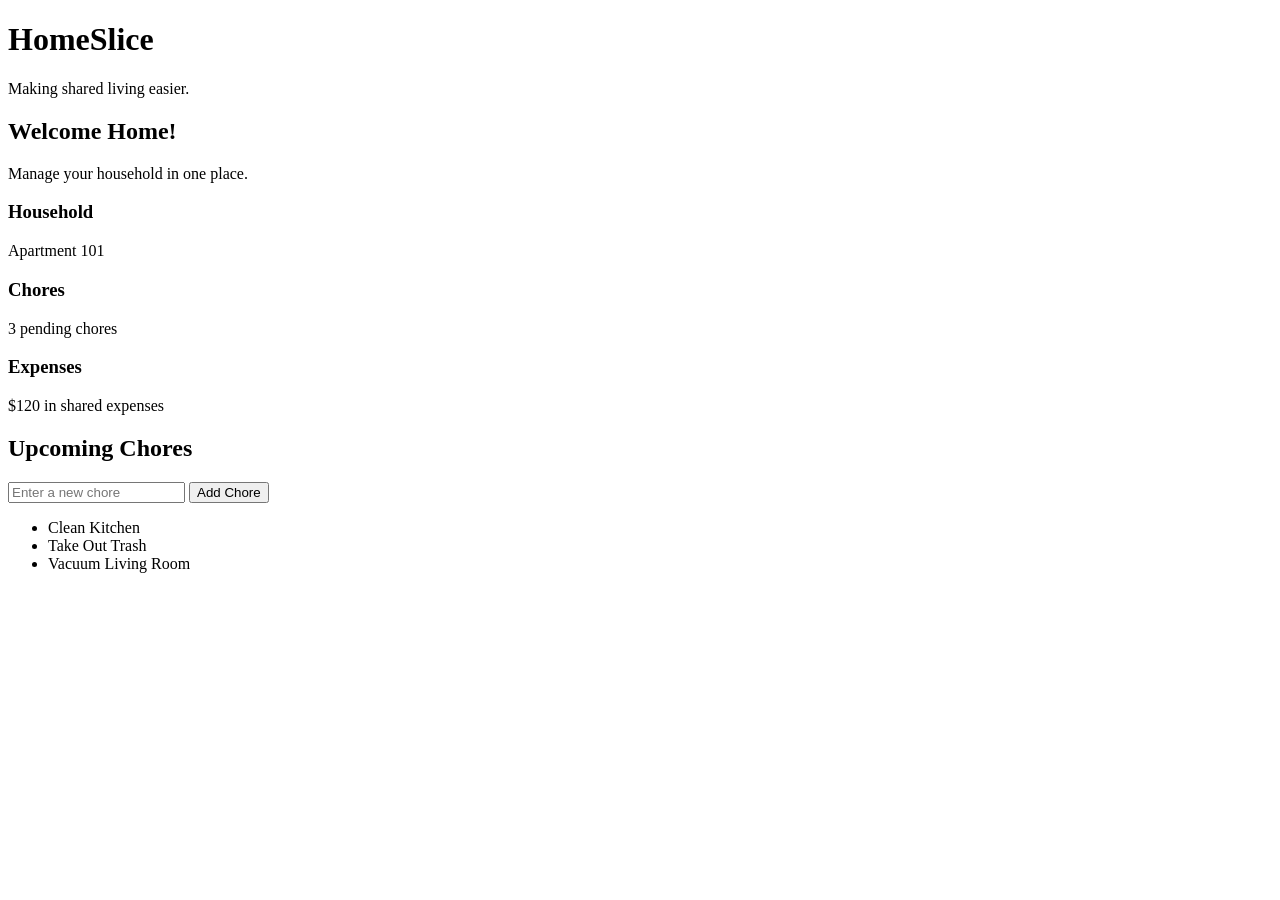
==== src/main/resources/static/index.html @ c9122d23 "Add HomeSlice frontend dashboard and chore form" ====
<!DOCTYPE html>
<html lang="en">
<head>
    <meta charset="UTF-8">
    <meta name="viewport"
          content="width=device-width, initial-scale=1.0">

    <title>HomeSlice | Dashboard</title>
    <link rel="stylesheet" href="/styles.css">
</head>

<body>

<header>
    <h1>HomeSlice</h1>
    <p>Making shared living easier.</p>
</header>

<main>
    <section>
        <h2>Welcome Home!</h2>
        <p>Manage your household in one place.</p>
    </section>

    <section class="dashboard">
        <div class="card">
            <h3>Household</h3>
            <p>Apartment 101</p>
        </div>

        <div class="card">
            <h3>Chores</h3>
            <p>3 pending chores</p>
        </div>

        <div class="card">
            <h3>Expenses</h3>
            <p>$120 in shared expenses</p>
        </div>
    </section>


    <section class="card">
        <h2>Upcoming Chores</h2>

        <form id="choreForm">
            <input
                    type="text"
                    id="choreName"
                    placeholder="Enter a new chore"
                    required
            >

            <button type="submit">Add Chore</button>
        </form>

        <ul id="choreList">
            <li>Clean Kitchen</li>
            <li>Take Out Trash</li>
            <li>Vacuum Living Room</li>
        </ul>
    </section>

</main>
<script src="/app.js"></script>
</body>
</html>
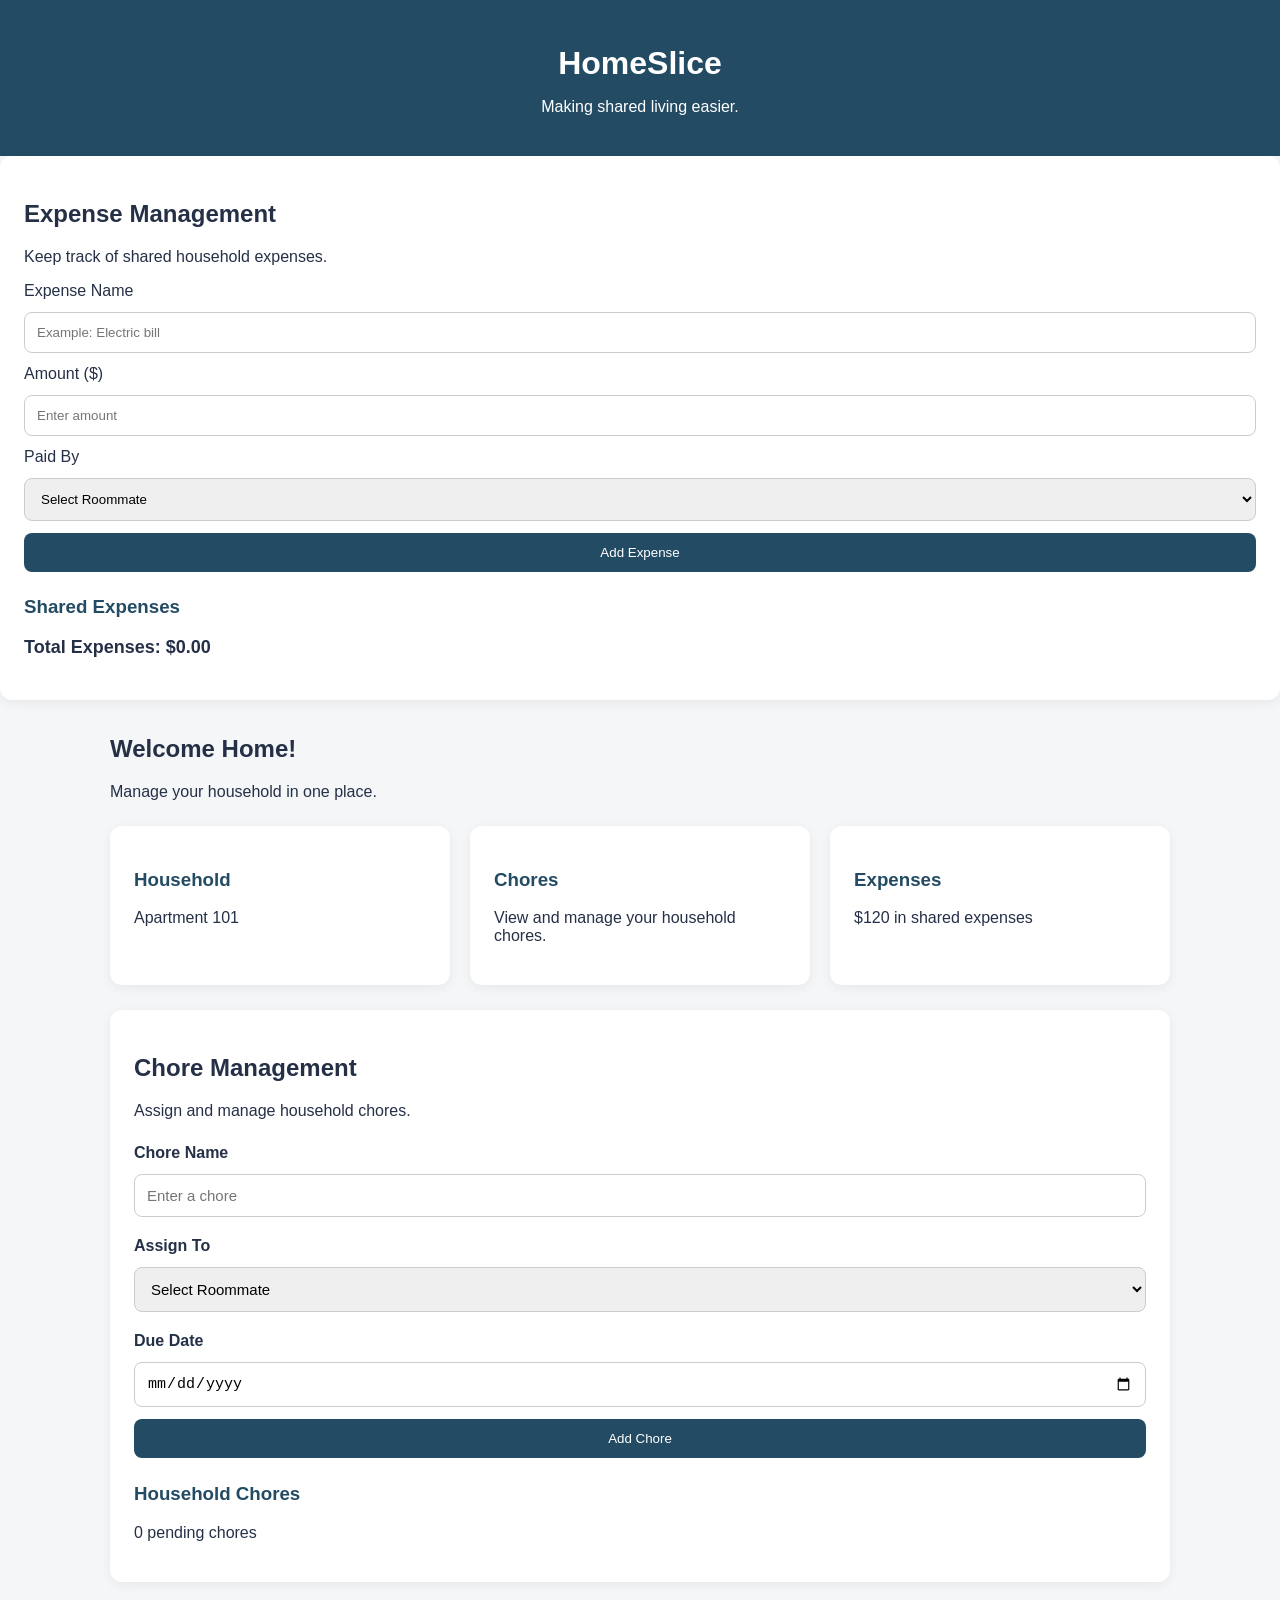
==== commit 69635d13: "Add expense management interface and calculations" ====
--- a/src/main/resources/static/index.html
+++ b/src/main/resources/static/index.html
@@ -1,68 +1,168 @@
 
 <!DOCTYPE html>
 <html lang="en">
+
 <head>
     <meta charset="UTF-8">
     <meta name="viewport"
           content="width=device-width, initial-scale=1.0">
 
     <title>HomeSlice | Dashboard</title>
-    <link rel="stylesheet" href="/styles.css">
+
+    <!-- Connect the CSS stylesheet -->
+    <link rel="stylesheet" href="./styles.css">
+
+    <!-- Load JavaScript after the HTML is parsed -->
+    <script src="./app.js" defer></script>
 </head>
 
 <body>
 
+<!-- HomeSlice Header -->
 <header>
     <h1>HomeSlice</h1>
     <p>Making shared living easier.</p>
 </header>
 
+<section class="card" id="expenses">
+
+    <h2>Expense Management</h2>
+    <p>Keep track of shared household expenses.</p>
+
+    <form id="expenseForm">
+
+        <label for="expenseName">Expense Name</label>
+        <input
+                type="text"
+                id="expenseName"
+                placeholder="Example: Electric bill"
+                required
+        >
+
+        <label for="expenseAmount">Amount ($)</label>
+        <input
+                type="number"
+                id="expenseAmount"
+                min="0.01"
+                step="0.01"
+                placeholder="Enter amount"
+                required
+        >
+
+        <label for="paidBy">Paid By</label>
+        <select id="paidBy" required>
+            <option value="">Select Roommate</option>
+            <option value="1">Alex</option>
+            <option value="2">Jordan</option>
+            <option value="3">Taylor</option>
+        </select>
+
+        <button type="submit">Add Expense</button>
+
+    </form>
+
+    <h3>Shared Expenses</h3>
+    <ul id="expenseList"></ul>
+
+    <p id="totalExpenses">Total Expenses: $0.00</p>
+
+</section>
+
 <main>
+
+    <!-- Welcome Section -->
     <section>
         <h2>Welcome Home!</h2>
         <p>Manage your household in one place.</p>
     </section>
 
+    <!-- Dashboard Overview -->
     <section class="dashboard">
+
+        <!-- Household Card -->
         <div class="card">
             <h3>Household</h3>
             <p>Apartment 101</p>
         </div>
 
+        <!-- Chores Card -->
         <div class="card">
             <h3>Chores</h3>
-            <p>3 pending chores</p>
+            <p>View and manage your household chores.</p>
         </div>
 
+        <!-- Expenses Card -->
         <div class="card">
             <h3>Expenses</h3>
             <p>$120 in shared expenses</p>
         </div>
+
     </section>
 
+    <!-- Chore Management Section -->
+    <section class="card">
 
-    <section class="card">
-        <h2>Upcoming Chores</h2>
+        <h2>Chore Management</h2>
+        <p>Assign and manage household chores.</p>
 
+        <!-- Add Chore Form -->
         <form id="choreForm">
+
+            <!-- Chore Name -->
+            <label for="choreName">Chore Name</label>
+
             <input
                     type="text"
                     id="choreName"
-                    placeholder="Enter a new chore"
+                    name="choreName"
+                    placeholder="Enter a chore"
+                    maxlength="100"
                     required
             >
 
-            <button type="submit">Add Chore</button>
+            <!-- Assign Roommate -->
+            <label for="assignedMember">Assign To</label>
+
+            <select
+                    id="assignedMember"
+                    name="assignedMember"
+                    required
+            >
+                <option value="">Select Roommate</option>
+                <option value="1">Alex</option>
+                <option value="2">Jordan</option>
+                <option value="3">Taylor</option>
+            </select>
+
+            <!-- Chore Due Date -->
+            <label for="dueDate">Due Date</label>
+
+            <input
+                    type="date"
+                    id="dueDate"
+                    name="dueDate"
+                    required
+            >
+
+            <!-- Submit Button -->
+            <button type="submit">
+                Add Chore
+            </button>
+
         </form>
 
-        <ul id="choreList">
-            <li>Clean Kitchen</li>
-            <li>Take Out Trash</li>
-            <li>Vacuum Living Room</li>
-        </ul>
+        <!-- Household Chore List -->
+        <h3>Household Chores</h3>
+
+        <!-- JavaScript updates the pending count -->
+        <p id="pendingChores">0 pending chores</p>
+
+        <!-- JavaScript adds chore items here -->
+        <ul id="choreList"></ul>
+
     </section>
 
 </main>
-<script src="/app.js"></script>
+
 </body>
 </html>
--- a/src/main/resources/static/styles.css
+++ b/src/main/resources/static/styles.css
@@ -0,0 +1,196 @@
+
+* {
+    box-sizing: border-box;
+}
+
+body {
+    margin: 0;
+    font-family: Arial, sans-serif;
+    background-color: #f4f6f8;
+    color: #253047;
+}
+
+header {
+    background-color: #234b63;
+    color: white;
+    padding: 24px;
+    text-align: center;
+}
+
+header h1 {
+    margin-bottom: 6px;
+}
+
+main {
+    max-width: 1100px;
+    margin: 35px auto;
+    padding: 0 20px;
+}
+
+.dashboard {
+    display: grid;
+    grid-template-columns: repeat(3, 1fr);
+    gap: 20px;
+    margin: 25px 0;
+}
+
+.card {
+    background-color: white;
+    border-radius: 12px;
+    padding: 24px;
+    box-shadow: 0 3px 12px rgba(0, 0, 0, 0.06);
+}
+
+.card h3 {
+    color: #234b63;
+}
+
+li {
+    padding: 8px 0;
+}
+
+@media (max-width: 700px) {
+    .dashboard {
+        grid-template-columns: 1fr;
+    }
+}
+
+/* Chore form */
+#choreForm {
+    display: flex;
+    flex-direction: column;
+    gap: 12px;
+    margin-bottom: 25px;
+}
+
+#choreForm label {
+    font-weight: bold;
+    margin-top: 8px;
+}
+
+#choreForm input,
+#choreForm select {
+    padding: 12px;
+    border: 1px solid #ccc;
+    border-radius: 8px;
+    font-size: 15px;
+}
+
+#choreForm button {
+    padding: 12px;
+    border: none;
+    border-radius: 8px;
+    background-color: #234b63;
+    color: white;
+    cursor: pointer;
+}
+
+#choreForm button:hover {
+    background-color: #326c87;
+}
+
+/* Chore list */
+#choreList {
+    list-style: none;
+    padding: 0;
+}
+
+.chore-item {
+    display: flex;
+    align-items: center;
+    gap: 15px;
+    padding: 14px;
+    margin-bottom: 10px;
+    background: #f4f6f8;
+    border-radius: 8px;
+}
+
+.chore-details {
+    flex: 1;
+    min-width: 0;
+}
+
+.chore-details p {
+    margin: 5px 0 0;
+    font-size: 13px;
+    color: #666;
+}
+
+.chore-item.completed strong {
+    text-decoration: line-through;
+    color: #888;
+}
+
+.delete-btn {
+    background-color: #bd3d3d;
+    color: white;
+    border: none;
+    padding: 8px 12px;
+    border-radius: 6px;
+    cursor: pointer;
+}
+
+.delete-btn:hover {
+    background-color: #922c2c;
+}
+
+/* Expense management */
+#expenseForm {
+    display: flex;
+    flex-direction: column;
+    gap: 12px;
+    margin-bottom: 24px;
+}
+
+#expenseForm input,
+#expenseForm select {
+    padding: 12px;
+    border: 1px solid #ccc;
+    border-radius: 8px;
+}
+
+#expenseForm button {
+    background: #234b63;
+    color: white;
+    border: none;
+    border-radius: 8px;
+    padding: 12px;
+    cursor: pointer;
+}
+
+#expenseList {
+    list-style: none;
+    padding: 0;
+}
+
+#expenseList li {
+    display: flex;
+    justify-content: space-between;
+    align-items: center;
+    gap: 15px;
+    background: #f4f6f8;
+    padding: 15px;
+    margin-bottom: 10px;
+    border-radius: 8px;
+}
+
+#expenseList button {
+    background: #bd3d3d;
+    color: white;
+    border: none;
+    border-radius: 6px;
+    padding: 8px 12px;
+    cursor: pointer;
+}
+
+#totalExpenses {
+    font-weight: bold;
+    font-size: 18px;
+}
+
+@media (max-width: 600px) {
+    #expenseList li {
+        flex-direction: column;
+        align-items: flex-start;
+    }
+}
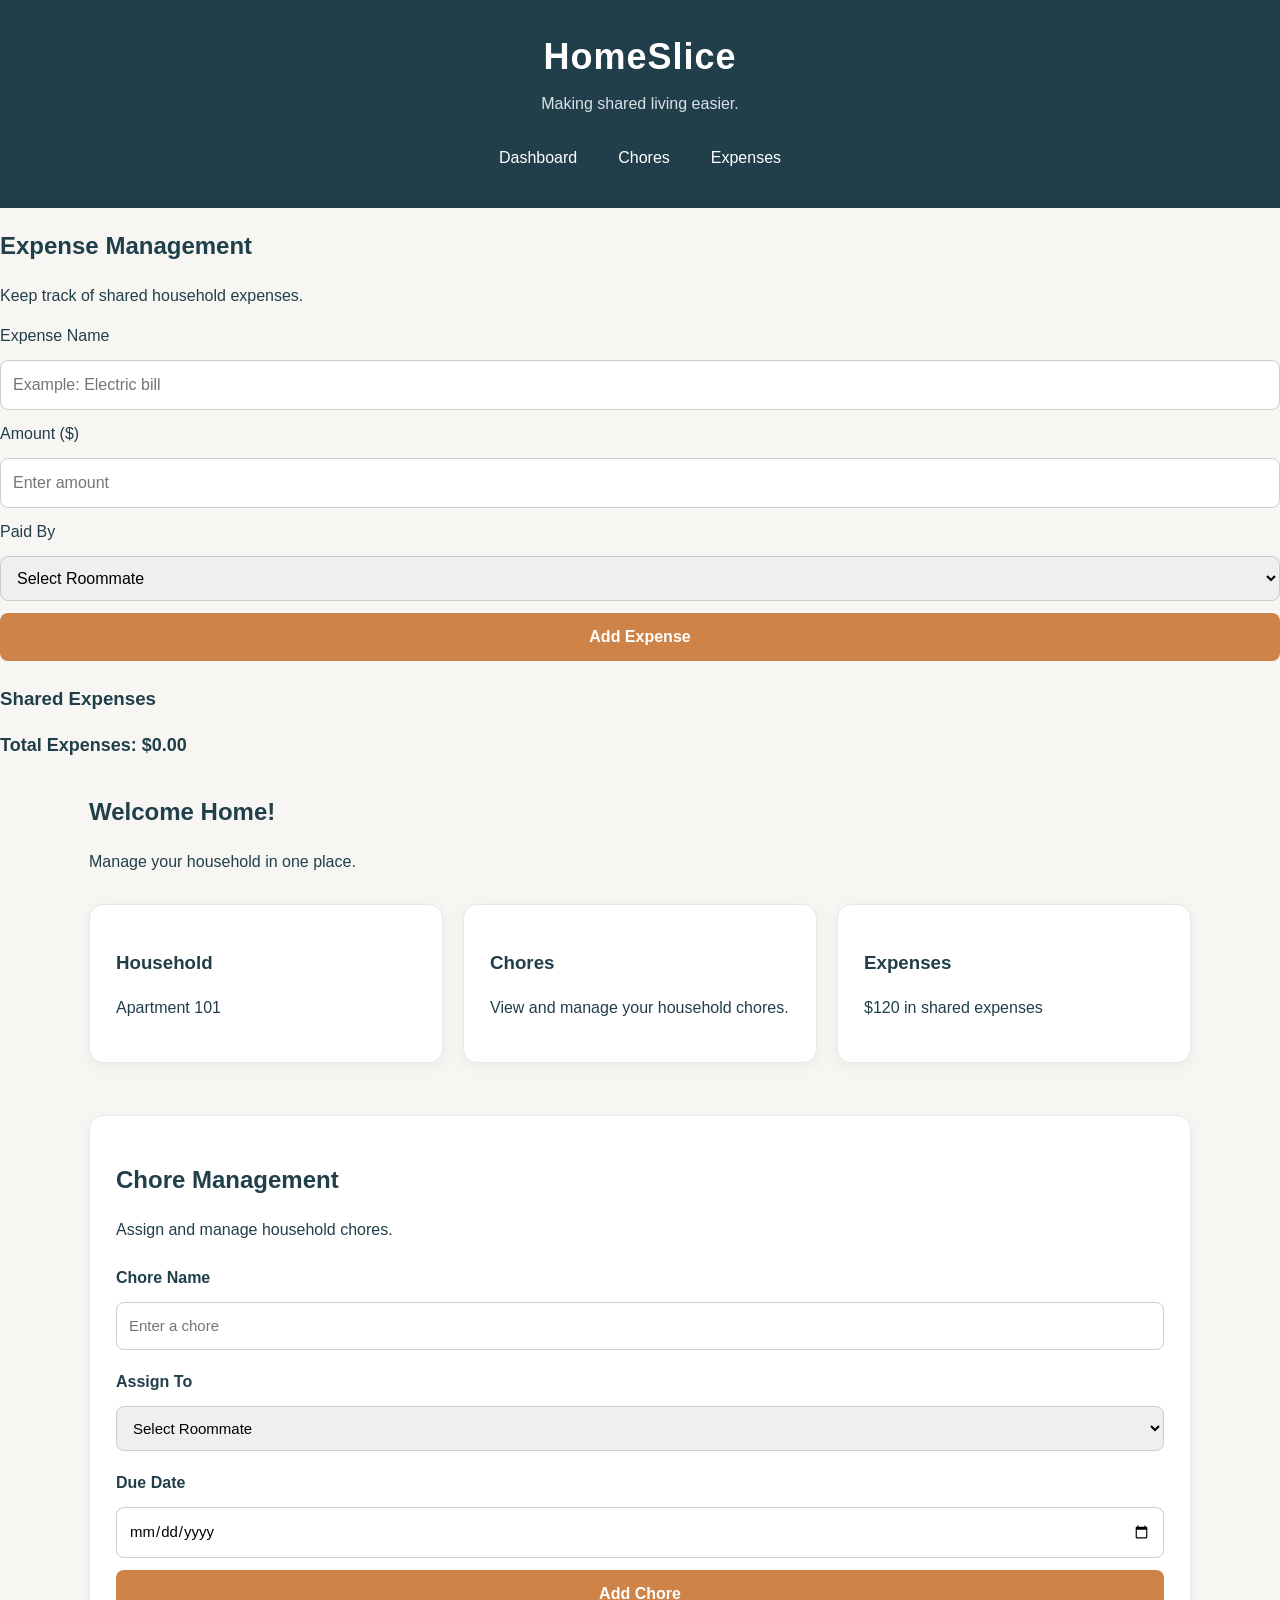
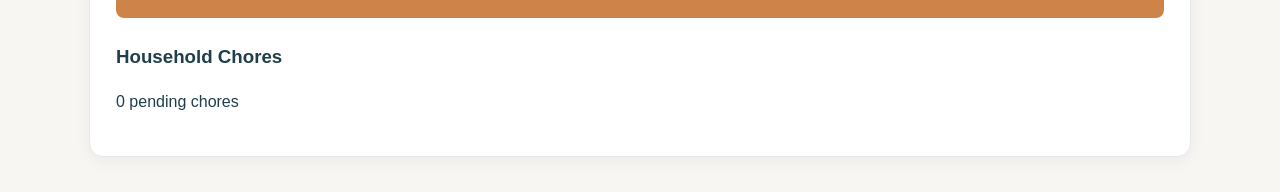
==== commit f597dc50: "Complete chore and expense frontend features" ====
--- a/src/main/resources/static/index.html
+++ b/src/main/resources/static/index.html
@@ -18,13 +18,18 @@
 
 <body>
 
-<!-- HomeSlice Header -->
+<!-- HomeSlice heading -->
+
 <header>
     <h1>HomeSlice</h1>
     <p>Making shared living easier.</p>
+
+    <nav aria-label="Main navigation">
+        <a href="#dashboard">Dashboard</a>
+        <a href="#chores">Chores</a>
+        <a href="#expenses">Expenses</a>
+    </nav>
 </header>
-
-<section class="card" id="expenses">
 
     <h2>Expense Management</h2>
     <p>Keep track of shared household expenses.</p>
--- a/src/main/resources/static/styles.css
+++ b/src/main/resources/static/styles.css
@@ -194,3 +194,147 @@
         align-items: flex-start;
     }
 }
+
+/* HomeSlice dashboard improvements */
+
+body {
+    background: #f7f6f2;
+    color: #203f4b;
+    font-family: -apple-system, BlinkMacSystemFont,
+                 "Segoe UI", Arial, sans-serif;
+    line-height: 1.5;
+}
+
+/* Website header */
+header {
+    background: #203f4b;
+    color: white;
+    padding: 30px 25px;
+    text-align: center;
+}
+
+header h1 {
+    font-size: 36px;
+    margin: 0;
+    letter-spacing: 1px;
+}
+
+header p {
+    color: #d8e2e5;
+    margin: 8px 0;
+}
+
+/* Main content */
+main {
+    max-width: 1150px;
+    margin: 35px auto;
+    padding: 0 24px;
+}
+
+main h2 {
+    color: #203f4b;
+}
+
+/* adding Dashboard grids */
+.dashboard {
+    display: grid;
+    grid-template-columns: repeat(3, 1fr);
+    gap: 20px;
+    margin: 30px 0;
+}
+
+.card {
+    background: white;
+    padding: 26px;
+    border-radius: 14px;
+    border: 1px solid #e5e9eb;
+    box-shadow: 0 4px 16px rgba(0, 0, 0, 0.05);
+    margin-bottom: 22px;
+}
+
+.dashboard .card {
+    transition: transform 0.2s ease,
+                box-shadow 0.2s ease;
+}
+
+.dashboard .card:hover {
+    transform: translateY(-4px);
+    box-shadow: 0 8px 22px rgba(0, 0, 0, 0.10);
+}
+
+.card h3 {
+    color: #203f4b;
+}
+
+/* Forms */
+input, select {
+    max-width: 100%;
+    font: inherit;
+}
+
+input:focus, select:focus {
+    outline: 2px solid #ce8348;
+    outline-offset: 2px;
+}
+
+/* adding Buttons */
+button {
+    font: inherit;
+    transition: background-color 0.2s ease;
+}
+
+#choreForm button,
+#expenseForm button {
+    background: #ce8348;
+    color: white;
+    font-weight: 600;
+}
+
+#choreForm button:hover,
+#expenseForm button:hover {
+    background: #ad6936;
+}
+
+/* Mobile responsiveness */
+@media (max-width: 750px) {
+    .dashboard {
+        grid-template-columns: 1fr;
+    }
+
+    header h1 {
+        font-size: 28px;
+    }
+
+    main {
+        padding: 0 14px;
+    }
+
+    .card {
+        padding: 18px;
+    }
+}
+
+/* Navigation */
+nav {
+    display: flex;
+    justify-content: center;
+    flex-wrap: wrap;
+    gap: 25px;
+    margin-top: 22px;
+}
+
+nav a {
+    color: white;
+    text-decoration: none;
+    font-weight: 500;
+    padding: 8px;
+    border-radius: 6px;
+}
+
+nav a:hover {
+    background: rgba(255, 255, 255, 0.15);
+}
+
+html {
+    scroll-behavior: smooth;
+}
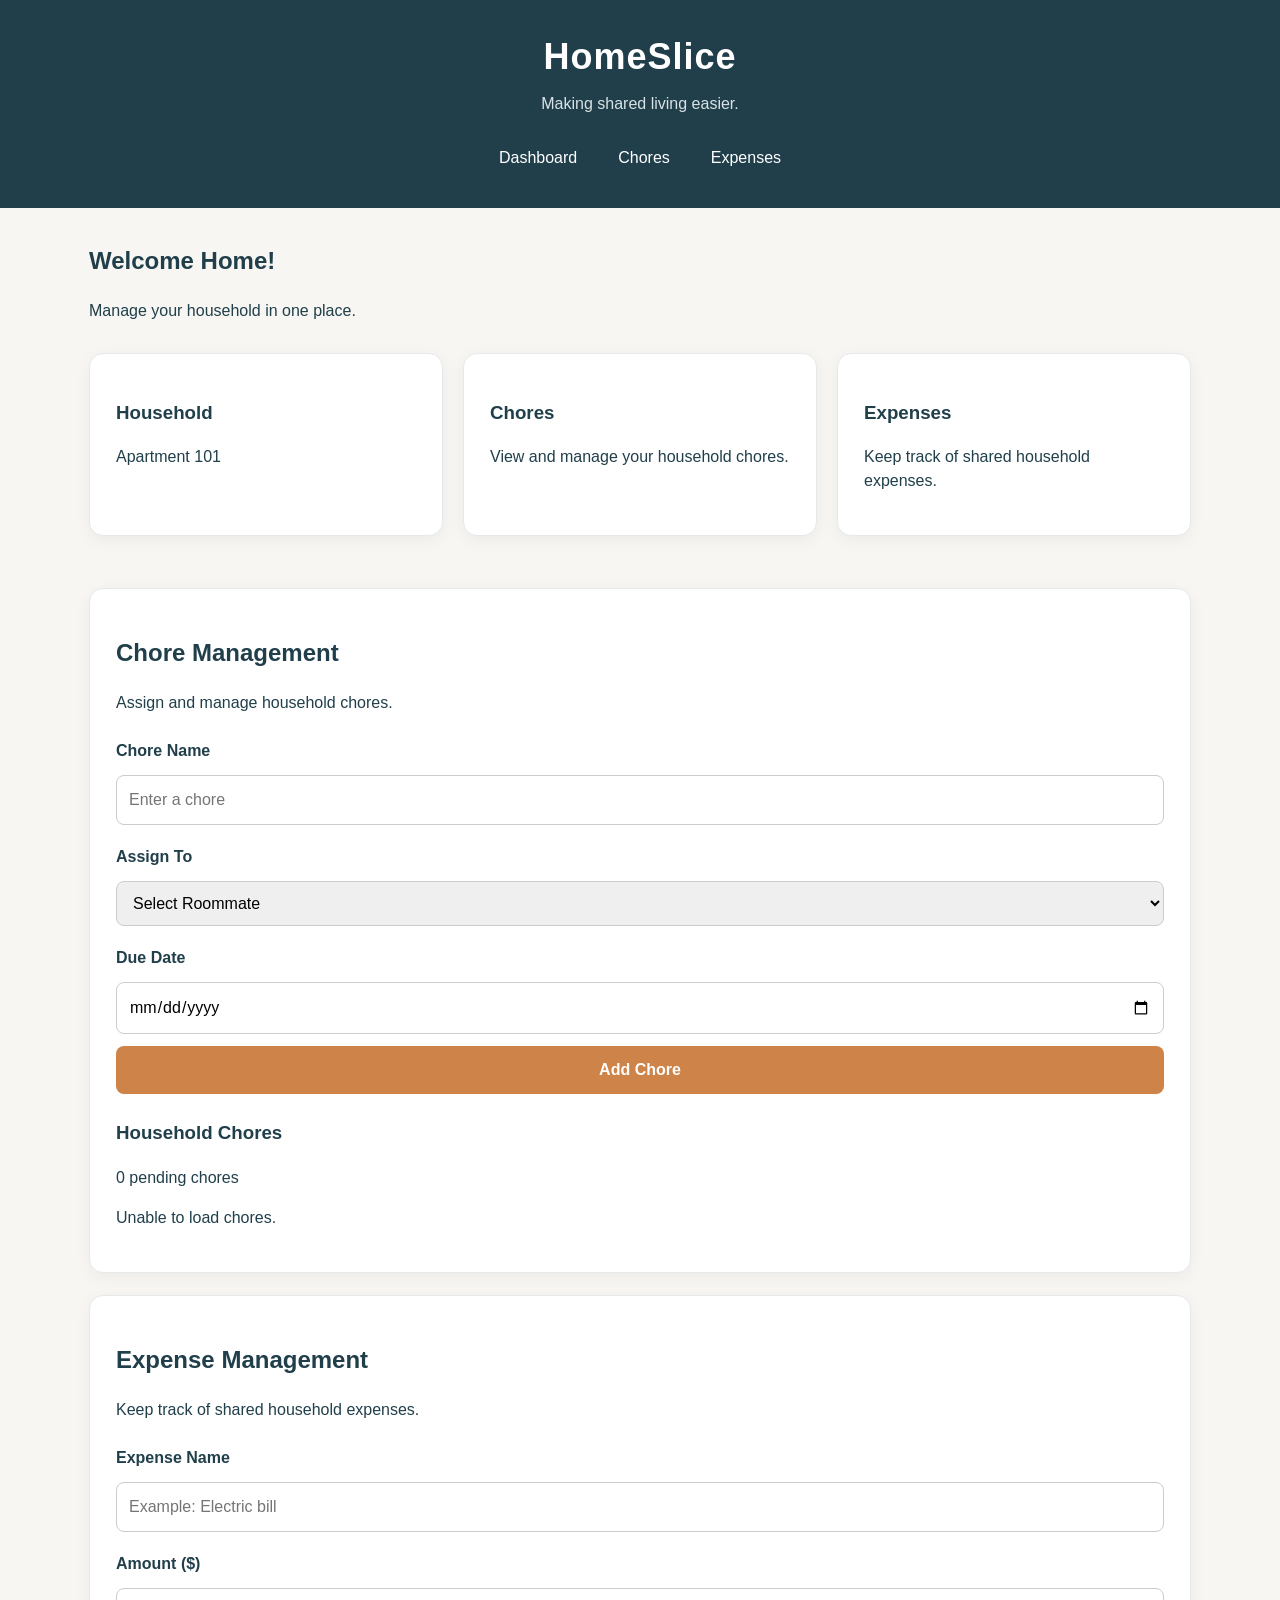
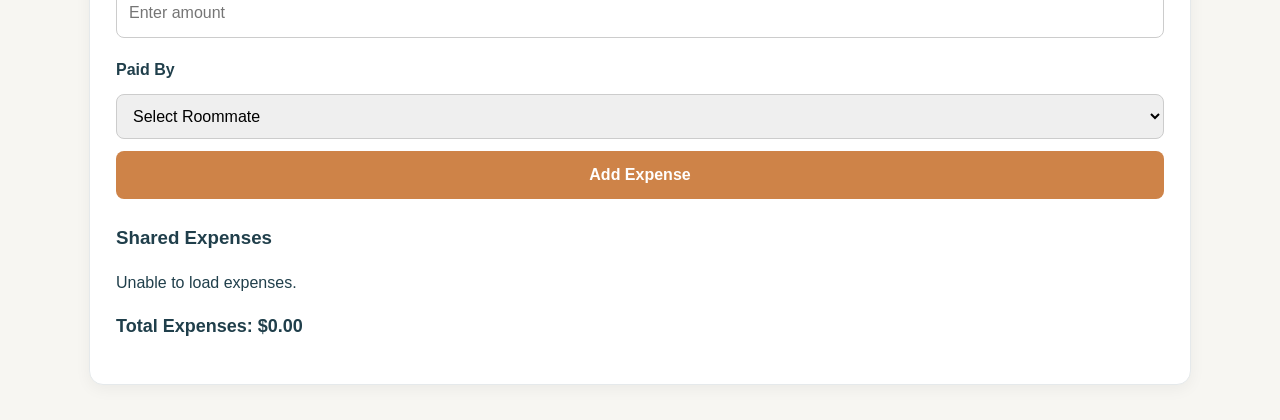
==== commit d627ab6c: "Complete HomeSlice backend and frontend integration" ====
--- a/src/main/resources/static/index.html
+++ b/src/main/resources/static/index.html
@@ -4,21 +4,13 @@
 
 <head>
     <meta charset="UTF-8">
-    <meta name="viewport"
-          content="width=device-width, initial-scale=1.0">
-
+    <meta name="viewport" content="width=device-width, initial-scale=1.0">
     <title>HomeSlice | Dashboard</title>
-
-    <!-- Connect the CSS stylesheet -->
     <link rel="stylesheet" href="./styles.css">
-
-    <!-- Load JavaScript after the HTML is parsed -->
     <script src="./app.js" defer></script>
 </head>
 
 <body>
-
-<!-- HomeSlice heading -->
 
 <header>
     <h1>HomeSlice</h1>
@@ -31,143 +23,86 @@
     </nav>
 </header>
 
-    <h2>Expense Management</h2>
-    <p>Keep track of shared household expenses.</p>
-
-    <form id="expenseForm">
-
-        <label for="expenseName">Expense Name</label>
-        <input
-                type="text"
-                id="expenseName"
-                placeholder="Example: Electric bill"
-                required
-        >
-
-        <label for="expenseAmount">Amount ($)</label>
-        <input
-                type="number"
-                id="expenseAmount"
-                min="0.01"
-                step="0.01"
-                placeholder="Enter amount"
-                required
-        >
-
-        <label for="paidBy">Paid By</label>
-        <select id="paidBy" required>
-            <option value="">Select Roommate</option>
-            <option value="1">Alex</option>
-            <option value="2">Jordan</option>
-            <option value="3">Taylor</option>
-        </select>
-
-        <button type="submit">Add Expense</button>
-
-    </form>
-
-    <h3>Shared Expenses</h3>
-    <ul id="expenseList"></ul>
-
-    <p id="totalExpenses">Total Expenses: $0.00</p>
-
-</section>
-
 <main>
-
-    <!-- Welcome Section -->
+    <!-- Welcome -->
     <section>
         <h2>Welcome Home!</h2>
         <p>Manage your household in one place.</p>
     </section>
 
     <!-- Dashboard Overview -->
-    <section class="dashboard">
-
-        <!-- Household Card -->
+    <section id="dashboard" class="dashboard">
         <div class="card">
             <h3>Household</h3>
             <p>Apartment 101</p>
         </div>
 
-        <!-- Chores Card -->
         <div class="card">
             <h3>Chores</h3>
             <p>View and manage your household chores.</p>
         </div>
 
-        <!-- Expenses Card -->
         <div class="card">
             <h3>Expenses</h3>
-            <p>$120 in shared expenses</p>
+            <p>Keep track of shared household expenses.</p>
         </div>
-
     </section>
-
-    <!-- Chore Management Section -->
-    <section class="card">
-
+    <!-- Chore Management -->
+    <section id="chores" class="card">
         <h2>Chore Management</h2>
         <p>Assign and manage household chores.</p>
 
-        <!-- Add Chore Form -->
         <form id="choreForm">
+            <label for="choreName">Chore Name</label>
+            <input type="text" id="choreName" name="choreName" placeholder="Enter a chore" maxlength="100" required>
 
-            <!-- Chore Name -->
-            <label for="choreName">Chore Name</label>
-
-            <input
-                    type="text"
-                    id="choreName"
-                    name="choreName"
-                    placeholder="Enter a chore"
-                    maxlength="100"
-                    required
-            >
-
-            <!-- Assign Roommate -->
             <label for="assignedMember">Assign To</label>
-
-            <select
-                    id="assignedMember"
-                    name="assignedMember"
-                    required
-            >
+            <select id="assignedMember" name="assignedMember" required>
                 <option value="">Select Roommate</option>
                 <option value="1">Alex</option>
                 <option value="2">Jordan</option>
                 <option value="3">Taylor</option>
             </select>
 
-            <!-- Chore Due Date -->
             <label for="dueDate">Due Date</label>
+            <input type="date" id="dueDate" name="dueDate" required>
 
-            <input
-                    type="date"
-                    id="dueDate"
-                    name="dueDate"
-                    required
-            >
-
-            <!-- Submit Button -->
-            <button type="submit">
-                Add Chore
-            </button>
-
+            <button type="submit">Add Chore</button>
         </form>
 
-        <!-- Household Chore List -->
         <h3>Household Chores</h3>
-
-        <!-- JavaScript updates the pending count -->
         <p id="pendingChores">0 pending chores</p>
-
-        <!-- JavaScript adds chore items here -->
         <ul id="choreList"></ul>
-
     </section>
 
+    <!-- Expense Management -->
+    <section id="expenses" class="card">
+        <h2>Expense Management</h2>
+        <p>Keep track of shared household expenses.</p>
+
+        <form id="expenseForm">
+            <label for="expenseName">Expense Name</label>
+            <input type="text" id="expenseName" name="expenseName" placeholder="Example: Electric bill" required>
+
+            <label for="expenseAmount">Amount ($)</label>
+            <input type="number" id="expenseAmount" name="expenseAmount" min="0.01" step="0.01" placeholder="Enter amount" required>
+
+            <label for="paidBy">Paid By</label>
+            <select id="paidBy" name="paidBy" required>
+                <option value="">Select Roommate</option>
+                <option value="1">Alex</option>
+                <option value="2">Jordan</option>
+                <option value="3">Taylor</option>
+            </select>
+
+            <button type="submit">Add Expense</button>
+        </form>
+
+        <h3>Shared Expenses</h3>
+        <ul id="expenseList"></ul>
+        <p id="totalExpenses">Total Expenses: $0.00</p>
+    </section>
 </main>
 
 </body>
-</html>
+</html>
--- a/src/main/resources/static/styles.css
+++ b/src/main/resources/static/styles.css
@@ -3,209 +3,19 @@
     box-sizing: border-box;
 }
 
+html {
+    scroll-behavior: smooth;
+}
+
 body {
     margin: 0;
-    font-family: Arial, sans-serif;
-    background-color: #f4f6f8;
-    color: #253047;
-}
-
-header {
-    background-color: #234b63;
-    color: white;
-    padding: 24px;
-    text-align: center;
-}
-
-header h1 {
-    margin-bottom: 6px;
-}
-
-main {
-    max-width: 1100px;
-    margin: 35px auto;
-    padding: 0 20px;
-}
-
-.dashboard {
-    display: grid;
-    grid-template-columns: repeat(3, 1fr);
-    gap: 20px;
-    margin: 25px 0;
-}
-
-.card {
-    background-color: white;
-    border-radius: 12px;
-    padding: 24px;
-    box-shadow: 0 3px 12px rgba(0, 0, 0, 0.06);
-}
-
-.card h3 {
-    color: #234b63;
-}
-
-li {
-    padding: 8px 0;
-}
-
-@media (max-width: 700px) {
-    .dashboard {
-        grid-template-columns: 1fr;
-    }
-}
-
-/* Chore form */
-#choreForm {
-    display: flex;
-    flex-direction: column;
-    gap: 12px;
-    margin-bottom: 25px;
-}
-
-#choreForm label {
-    font-weight: bold;
-    margin-top: 8px;
-}
-
-#choreForm input,
-#choreForm select {
-    padding: 12px;
-    border: 1px solid #ccc;
-    border-radius: 8px;
-    font-size: 15px;
-}
-
-#choreForm button {
-    padding: 12px;
-    border: none;
-    border-radius: 8px;
-    background-color: #234b63;
-    color: white;
-    cursor: pointer;
-}
-
-#choreForm button:hover {
-    background-color: #326c87;
-}
-
-/* Chore list */
-#choreList {
-    list-style: none;
-    padding: 0;
-}
-
-.chore-item {
-    display: flex;
-    align-items: center;
-    gap: 15px;
-    padding: 14px;
-    margin-bottom: 10px;
-    background: #f4f6f8;
-    border-radius: 8px;
-}
-
-.chore-details {
-    flex: 1;
-    min-width: 0;
-}
-
-.chore-details p {
-    margin: 5px 0 0;
-    font-size: 13px;
-    color: #666;
-}
-
-.chore-item.completed strong {
-    text-decoration: line-through;
-    color: #888;
-}
-
-.delete-btn {
-    background-color: #bd3d3d;
-    color: white;
-    border: none;
-    padding: 8px 12px;
-    border-radius: 6px;
-    cursor: pointer;
-}
-
-.delete-btn:hover {
-    background-color: #922c2c;
-}
-
-/* Expense management */
-#expenseForm {
-    display: flex;
-    flex-direction: column;
-    gap: 12px;
-    margin-bottom: 24px;
-}
-
-#expenseForm input,
-#expenseForm select {
-    padding: 12px;
-    border: 1px solid #ccc;
-    border-radius: 8px;
-}
-
-#expenseForm button {
-    background: #234b63;
-    color: white;
-    border: none;
-    border-radius: 8px;
-    padding: 12px;
-    cursor: pointer;
-}
-
-#expenseList {
-    list-style: none;
-    padding: 0;
-}
-
-#expenseList li {
-    display: flex;
-    justify-content: space-between;
-    align-items: center;
-    gap: 15px;
-    background: #f4f6f8;
-    padding: 15px;
-    margin-bottom: 10px;
-    border-radius: 8px;
-}
-
-#expenseList button {
-    background: #bd3d3d;
-    color: white;
-    border: none;
-    border-radius: 6px;
-    padding: 8px 12px;
-    cursor: pointer;
-}
-
-#totalExpenses {
-    font-weight: bold;
-    font-size: 18px;
-}
-
-@media (max-width: 600px) {
-    #expenseList li {
-        flex-direction: column;
-        align-items: flex-start;
-    }
-}
-
-/* HomeSlice dashboard improvements */
-
-body {
     background: #f7f6f2;
     color: #203f4b;
-    font-family: -apple-system, BlinkMacSystemFont,
-                 "Segoe UI", Arial, sans-serif;
+    font-family: -apple-system, BlinkMacSystemFont, "Segoe UI", Arial, sans-serif;
     line-height: 1.5;
 }
 
-/* Website header */
+/* Header & Navigation */
 header {
     background: #203f4b;
     color: white;
@@ -215,7 +25,7 @@
 
 header h1 {
     font-size: 36px;
-    margin: 0;
+    margin: 0 0 6px;
     letter-spacing: 1px;
 }
 
@@ -224,18 +34,38 @@
     margin: 8px 0;
 }
 
-/* Main content */
+nav {
+    display: flex;
+    justify-content: center;
+    flex-wrap: wrap;
+    gap: 25px;
+    margin-top: 22px;
+}
+
+nav a {
+    color: white;
+    text-decoration: none;
+    font-weight: 500;
+    padding: 8px;
+    border-radius: 6px;
+}
+
+nav a:hover {
+    background: rgba(255, 255, 255, 0.15);
+}
+
+/* Main Content & Dashboard */
 main {
     max-width: 1150px;
     margin: 35px auto;
     padding: 0 24px;
 }
 
-main h2 {
+main h2,
+.card h3 {
     color: #203f4b;
 }
 
-/* adding Dashboard grids */
 .dashboard {
     display: grid;
     grid-template-columns: repeat(3, 1fr);
@@ -253,8 +83,7 @@
 }
 
 .dashboard .card {
-    transition: transform 0.2s ease,
-                box-shadow 0.2s ease;
+    transition: transform 0.2s ease, box-shadow 0.2s ease;
 }
 
 .dashboard .card:hover {
@@ -262,31 +91,65 @@
     box-shadow: 0 8px 22px rgba(0, 0, 0, 0.10);
 }
 
-.card h3 {
-    color: #203f4b;
-}
-
-/* Forms */
-input, select {
+/* Shared Form & Button Styles */
+input,
+select,
+button {
+    font: inherit;
+}
+
+
+input:not([type="checkbox"]),
+select {
     max-width: 100%;
-    font: inherit;
-}
-
-input:focus, select:focus {
+    padding: 12px;
+    border: 1px solid #ccc;
+    border-radius: 8px;
+}
+
+input[type="checkbox"] {
+    width: 18px;
+    height: 18px;
+    cursor: pointer;
+    flex-shrink: 0;
+}
+
+
+
+input:focus,
+select:focus {
     outline: 2px solid #ce8348;
     outline-offset: 2px;
 }
 
-/* adding Buttons */
 button {
-    font: inherit;
+    border: none;
+    color: white;
+    cursor: pointer;
     transition: background-color 0.2s ease;
+}
+
+/* Chore & Expense Forms */
+#choreForm,
+#expenseForm {
+    display: flex;
+    flex-direction: column;
+    gap: 12px;
+    margin-bottom: 25px;
+}
+
+
+#choreForm label,
+#expenseForm label {
+    font-weight: 600;
+    margin-top: 8px;
 }
 
 #choreForm button,
 #expenseForm button {
+    padding: 12px;
+    border-radius: 8px;
     background: #ce8348;
-    color: white;
     font-weight: 600;
 }
 
@@ -295,7 +158,70 @@
     background: #ad6936;
 }
 
-/* Mobile responsiveness */
+/* Chore List */
+#choreList,
+#expenseList {
+    list-style: none;
+    padding: 0;
+}
+
+.chore-item {
+    display: flex;
+    align-items: center;
+    gap: 15px;
+    padding: 14px;
+    margin-bottom: 10px;
+    background: #f4f6f8;
+    border-radius: 8px;
+}
+
+.chore-details {
+    flex: 1;
+    min-width: 0;
+}
+
+.chore-details p {
+    margin: 5px 0 0;
+    font-size: 13px;
+    color: #666;
+}
+
+.chore-item.completed strong {
+    text-decoration: line-through;
+    color: #888;
+}
+
+/* Expense List */
+#expenseList li {
+    display: flex;
+    justify-content: space-between;
+    align-items: center;
+    gap: 15px;
+    background: #f4f6f8;
+    padding: 15px;
+    margin-bottom: 10px;
+    border-radius: 8px;
+}
+
+#totalExpenses {
+    font-weight: bold;
+    font-size: 18px;
+}
+
+/* Delete Buttons */
+.delete-btn,
+#expenseList button {
+    background-color: #bd3d3d;
+    padding: 8px 12px;
+    border-radius: 6px;
+}
+
+.delete-btn:hover,
+#expenseList button:hover {
+    background-color: #922c2c;
+}
+
+/* Responsive Breakpoints */
 @media (max-width: 750px) {
     .dashboard {
         grid-template-columns: 1fr;
@@ -314,27 +240,9 @@
     }
 }
 
-/* Navigation */
-nav {
-    display: flex;
-    justify-content: center;
-    flex-wrap: wrap;
-    gap: 25px;
-    margin-top: 22px;
-}
-
-nav a {
-    color: white;
-    text-decoration: none;
-    font-weight: 500;
-    padding: 8px;
-    border-radius: 6px;
-}
-
-nav a:hover {
-    background: rgba(255, 255, 255, 0.15);
-}
-
-html {
-    scroll-behavior: smooth;
-}
+@media (max-width: 600px) {
+    #expenseList li {
+        flex-direction: column;
+        align-items: flex-start;
+    }
+}
